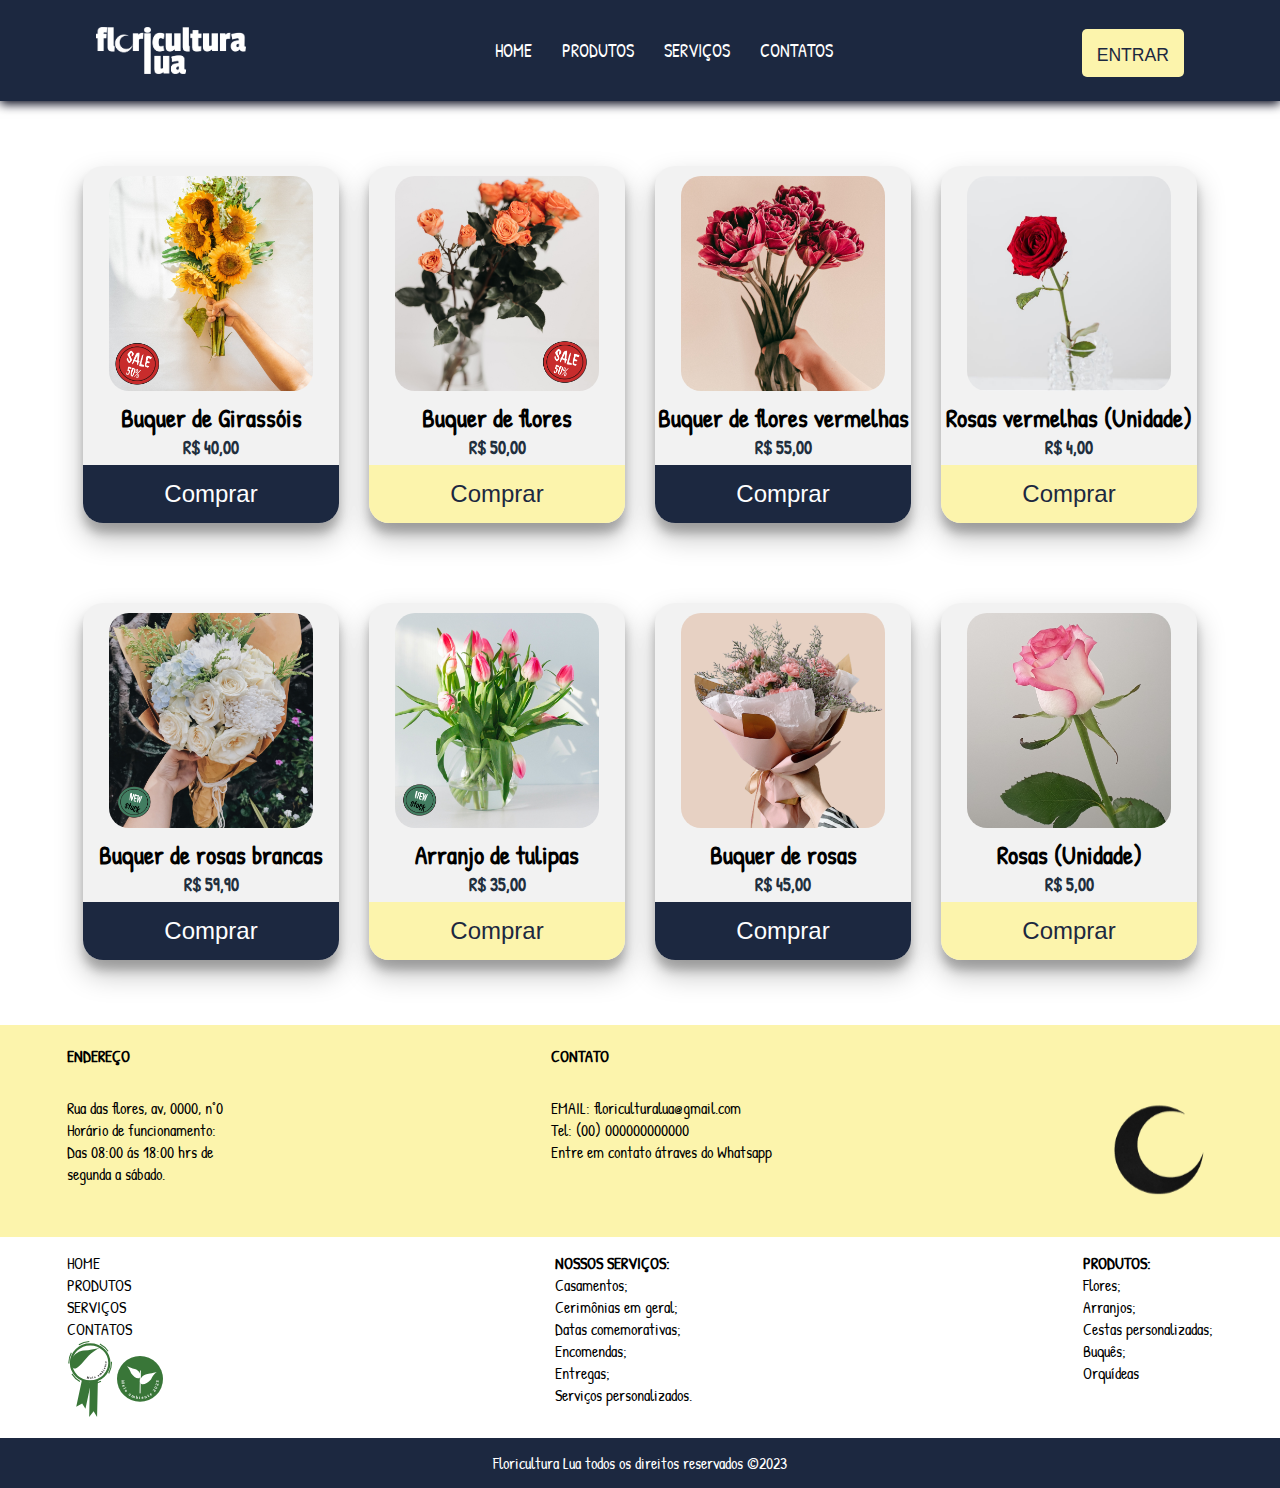
==== produtos.html @ 77194a1a "atualização pagina de produtos" ====
<!DOCTYPE html>
<html lang="en">

<head>
    <meta charset="UTF-8">
    <meta name="viewport" content="width=device-width, initial-scale=1.0">
    <link rel="stylesheet" href="products.css" />
    <title> FLORICULTURA LUA </title>
    <link rel="icon" href="/imagens/logolua.svg" type="image/svg">
    <link rel="preconnect" href="https://fonts.googleapis.com">
    <link rel="preconnect" href="https://fonts.gstatic.com" crossorigin>
    <link href="https://fonts.googleapis.com/css2?family=Passion+One:wght@400;700&family=Patrick+Hand&display=swap"
        rel="stylesheet">
</head>

<body>
    <header>
        <nav class="nav-bar">
            <div class="logo">
                <img src="imagens/logo.png" />
            </div>
            <div class="nav-list">
                <ul>
                    <li class="nav-item"><a href="index.html" class="nav-link"> HOME </a></li>
                    <li class="nav-item"><a href="produtos.html" class="nav-link"> PRODUTOS </a></li>
                    <li class="nav-item"><a href="#" class="nav-link"> SERVIÇOS </a></li>
                    <li class="nav-item"><a href="#" class="nav-link"> CONTATOS </a></li>
                </ul>
            </div>
            <div class="login-button">
                <button><a href="#">ENTRAR</a></button>
            </div>

            <div class="mobile-menu-icon">
                <button onclick="menuShow()"><img class="icon" src="imagens/menu_amarelo.svg" alt=""></button>
            </div>
        </nav>
        <div class="mobile-menu">
            <ul>
                <li class="nav-item"><a href="#" class="nav-link"> HOME </a></li>
                <li class="nav-item"><a href="#" class="nav-link"> PRODUTOS </a></li>
                <li class="nav-item"><a href="#" class="nav-link"> SERVIÇOS </a></li>
                <li class="nav-item"><a href="#" class="nav-link"> CONTATOS </a></li>
            </ul>

            <div class="login-button">
                <button><a href="#">ENTRAR</a></button>
            </div>
        </div>
        <script src="script.js"></script>
    </header>

  <div class="gallery">
    <div class="content">
        <img src="imagens/produtos/buquergirassol.png">
        <h3> Buquer de Girassóis </h3>
        <h6> R$ 40,00 </h6>
        <button class="buy-1"> Comprar </button>
    </div>

    <div class="content">
        <img src="imagens/produtos/buquerlaranja.png">
        <h3> Buquer de flores </h3>
        <h6> R$ 50,00 </h6>
        <button class="buy-2"> Comprar </button>
    </div>

    <div class="content">
        <img src="imagens/produtos/buquervermelho.png">
        <h3> Buquer de flores vermelhas </h3>
        <h6> R$ 55,00 </h6>
        <button class="buy-3"> Comprar </button>
    </div>

    <div class="content">
        <img src="imagens/produtos/rosas.png">
        <h3> Rosas vermelhas (Unidade) </h3>
        <h6> R$ 4,00 </h6>
        <button class="buy-4"> Comprar </button>
    </div>
    </div>
    
    <div class="gallery">
        <div class="content">
            <img src="imagens/produtos/buquerbranco.png">
            <h3> Buquer de rosas brancas </h3>
            <h6> R$ 59,90 </h6>
            <button class="buy-1"> Comprar </button>
        </div>
    
        <div class="content">
            <img src="imagens/produtos/arranjodetulipas.png">
            <h3> Arranjo de tulipas </h3>
            <h6> R$ 35,00 </h6>
            <button class="buy-2"> Comprar </button>
        </div>
    
        <div class="content">
            <img src="imagens/produtos/buquerderosas.png">
            <h3> Buquer de rosas </h3>
            <h6> R$ 45,00 </h6>
            <button class="buy-3"> Comprar </button>
        </div>
    
        <div class="content">
            <img src="imagens/produtos/rosas1.png">
            <h3> Rosas (Unidade) </h3>
            <h6> R$ 5,00 </h6>
            <button class="buy-4"> Comprar </button>
        </div>
        </div>

    <footer>
        <div>
            <h1> ENDEREÇO </h1>
            <p> Rua das flores, av, 0000, n°0 </p>
            <p> Horário de funcionamento: </p>
            <p> Das 08:00 ás 18:00 hrs de </p>
            <p> segunda a sábado. </p>
        </div>
        <div>
            <h1> CONTATO </h1>
            <p> EMAIL: floriculturalua@gmail.com </p>
            <p> Tel: (00) 000000000000 </p>
            <p> Entre em contato átraves do Whatsapp </p>
        </div>
        <img src="imagens/logolua.svg" alt="" />

    </footer>

    <div class="footer2">
        <div>
            <a href="#">
                <p> HOME </p>
            </a>
            <a href="#">
                <p> PRODUTOS </p>
            </a>
            <a href="#">
                <p> SERVIÇOS </p>
            </a>
            <a href="#">
                <p> CONTATOS </p>
            </a>
            <img src="imagens/seloverde1.svg" alt="" />
            <img src="imagens/seloverde2.svg" alt="" />
        </div>

        <div>
            <h1> NOSSOS SERVIÇOS: </h1>
            <p> Casamentos; </p>
            <p> Cerimônias em geral; </p>
            <p> Datas comemorativas; </p>
            <p> Encomendas; </p>
            <p> Entregas; </p>
            <p> Serviços personalizados. </p>
        </div>

        <div>
            <h1> PRODUTOS: </h1>
            <p> Flores; </p>
            <p> Arranjos; </p>
            <p> Cestas personalizadas; </p>
            <p> Buquês; </p>
            <p> Orquídeas </p>
        </div>
    </div>
    <div class="rodapefinal">
        <p> Floricultura Lua todos os direitos reservados &copy;2023 </p>
    </div>
</body>

</html>
---- products.css ----
@import url(nav.css);
@import url(footer.css);

* {
    margin: 0;
    padding: 0;
    box-sizing: border-box;
}

body {
    width: 100%;
    height: 100%;
    font-family: 'Patrick Hand', cursive;

}

.barrazul1 {
    background-color: #1C2840;
    width: 100%;
    height: 14px;
    margin-top: 65px;
    margin-bottom: 20px;
}

h3 {
    text-align: center;
    font-size: 25px;
    margin: 0;
    padding-top: 10px;
}

.gallery {
    display: flex;
    flex-wrap: wrap;
    width: 100%;
    justify-content: center;
    align-items: center;
    margin: 50px 0;
}

.content {
    width: 20%;
    margin: 15px;
    box-sizing: border-box;
    float: left;
    text-align: center;
    border-radius: 20px;
    cursor: pointer;
    padding-top: 10px;
    box-shadow: 0 14px 28px rgba(0,0,0,0.25), 0 10px 10px rgba(0,0,0,0.22);
    transition: .4s;
    background: #f2f2f2;
}

.content:hover {
    box-shadow: 0 3px 6px rgba(0,0,0,0.16), 0 3px 6px rgba(0,0,0,0.23);
    transform: translate(0px, -8px);
}

.content img {
    width: 80%;
    height: auto;
    position: sticky;
    text-align: center;
    margin: 0 auto;
    display: block;
    border-radius: 20px;
}

.content p {
    text-align: center;
    color: #b2bec3;
    padding-top: 0 8px;

}

h6 {
    font-size: 18px;
    text-align: center;
    color: #222f3e;
    margin: 0;
}

button {
    text-align: center;
    font-size: 24px;
    color: #fefeff;
    width: 100%;
    padding: 15px;
    border: 0;
    outline: none;
    cursor: pointer;
    margin-top: 5px;
    border-bottom-right-radius: 20px;
    border-bottom-left-radius: 20px;
}

.buy-1 {
    background: #1C2840;
}

.buy-2 {
    background:  #FCF4AC;
    color: #1C2840;
}

.buy-3 {
    background: #1C2840;
}

.buy-4 {
    background:  #FCF4AC;
    color: #1C2840;
}

@media (max-width: 1000px){
    .content {
        width: 45%;
    }
}

@media (max-width: 750px){
    .content {
        width: 100%;
    }
}
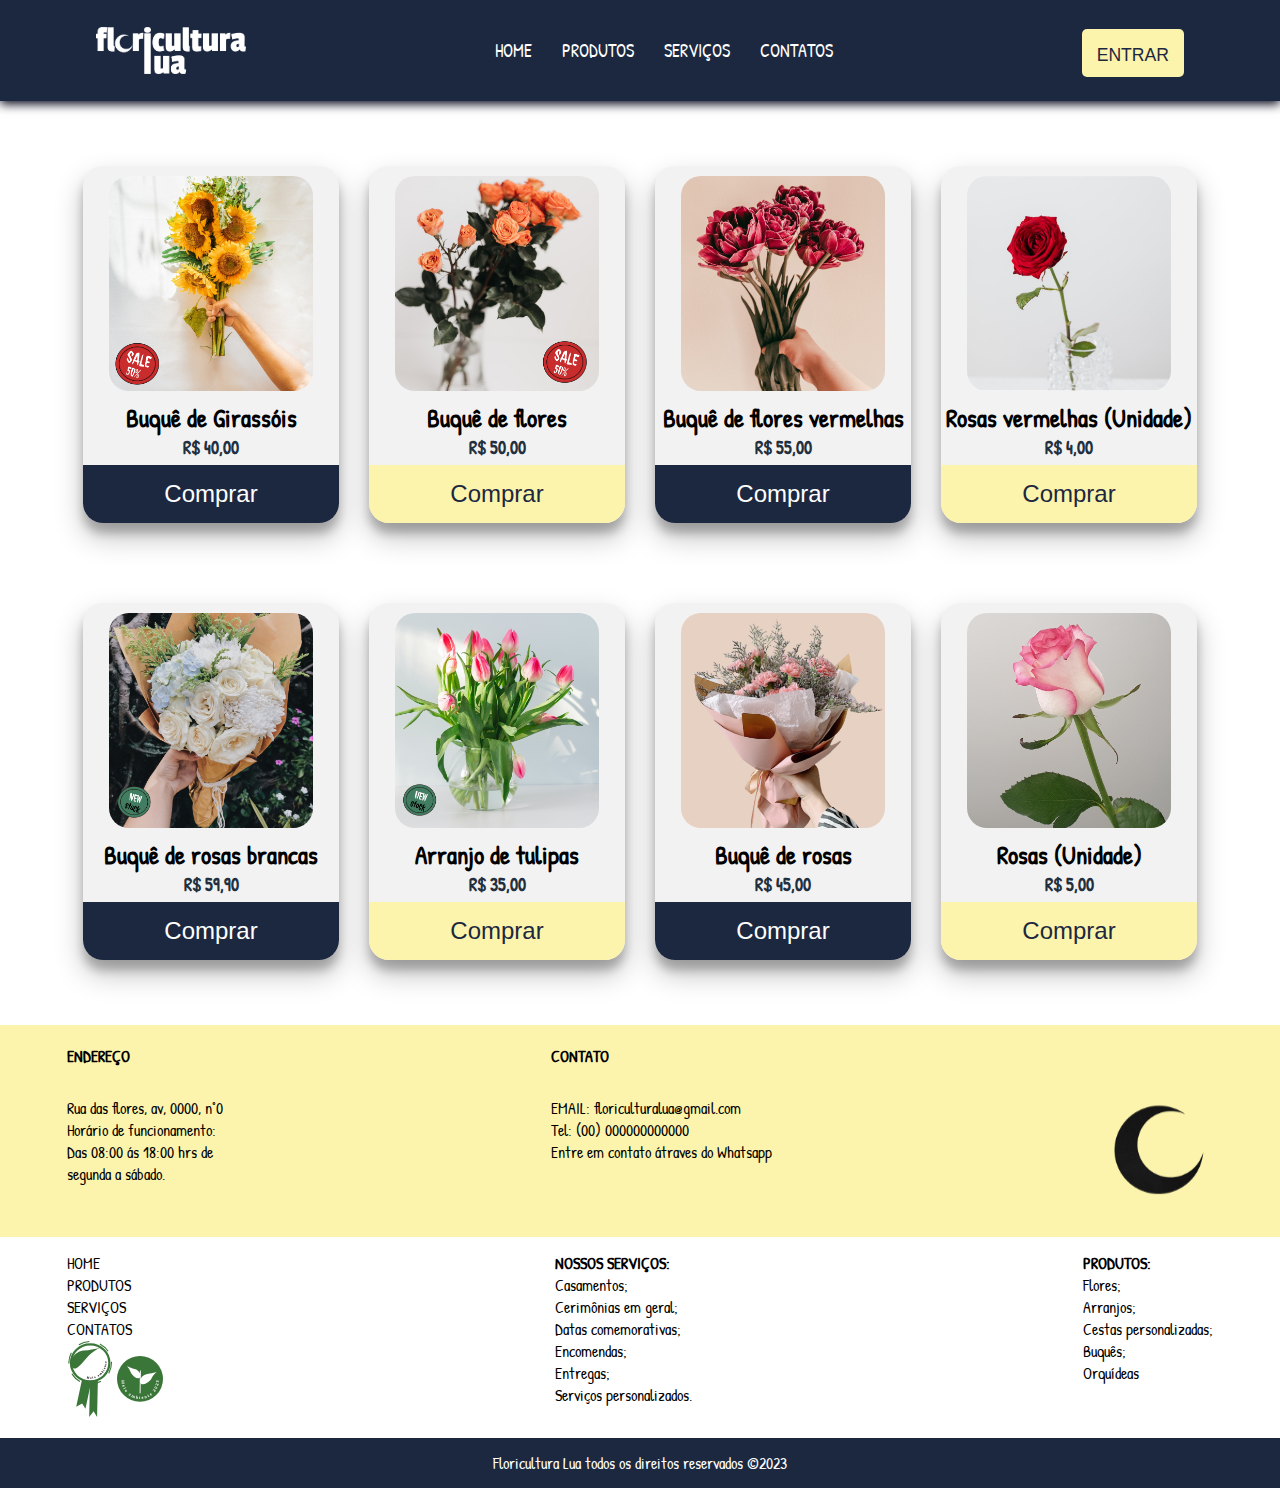
==== commit 2de5a193: "correção de textos pagina de produtos" ====
--- a/produtos.html
+++ b/produtos.html
@@ -53,21 +53,21 @@
   <div class="gallery">
     <div class="content">
         <img src="imagens/produtos/buquergirassol.png">
-        <h3> Buquer de Girassóis </h3>
+        <h3> Buquê de Girassóis </h3>
         <h6> R$ 40,00 </h6>
         <button class="buy-1"> Comprar </button>
     </div>
 
     <div class="content">
         <img src="imagens/produtos/buquerlaranja.png">
-        <h3> Buquer de flores </h3>
+        <h3> Buquê de flores </h3>
         <h6> R$ 50,00 </h6>
         <button class="buy-2"> Comprar </button>
     </div>
 
     <div class="content">
         <img src="imagens/produtos/buquervermelho.png">
-        <h3> Buquer de flores vermelhas </h3>
+        <h3> Buquê de flores vermelhas </h3>
         <h6> R$ 55,00 </h6>
         <button class="buy-3"> Comprar </button>
     </div>
@@ -83,7 +83,7 @@
     <div class="gallery">
         <div class="content">
             <img src="imagens/produtos/buquerbranco.png">
-            <h3> Buquer de rosas brancas </h3>
+            <h3> Buquê de rosas brancas </h3>
             <h6> R$ 59,90 </h6>
             <button class="buy-1"> Comprar </button>
         </div>
@@ -97,7 +97,7 @@
     
         <div class="content">
             <img src="imagens/produtos/buquerderosas.png">
-            <h3> Buquer de rosas </h3>
+            <h3> Buquê de rosas </h3>
             <h6> R$ 45,00 </h6>
             <button class="buy-3"> Comprar </button>
         </div>
